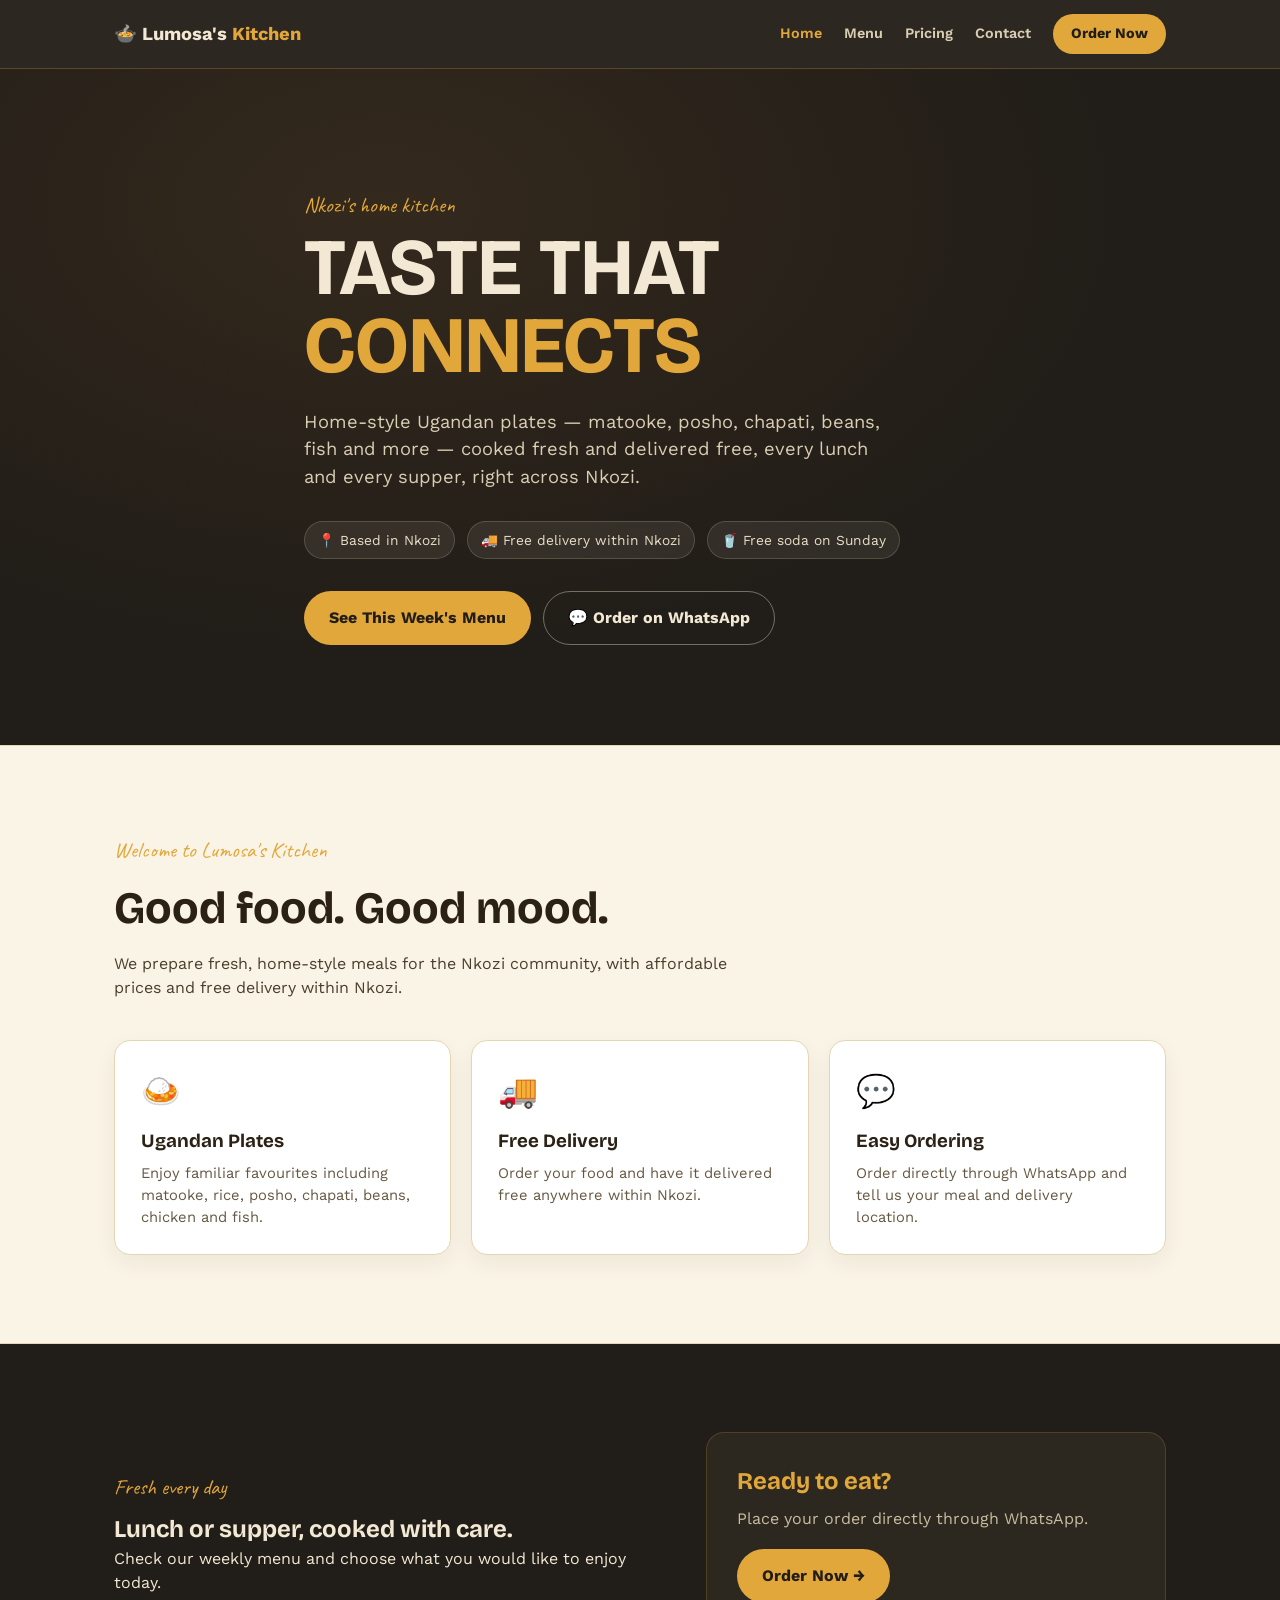
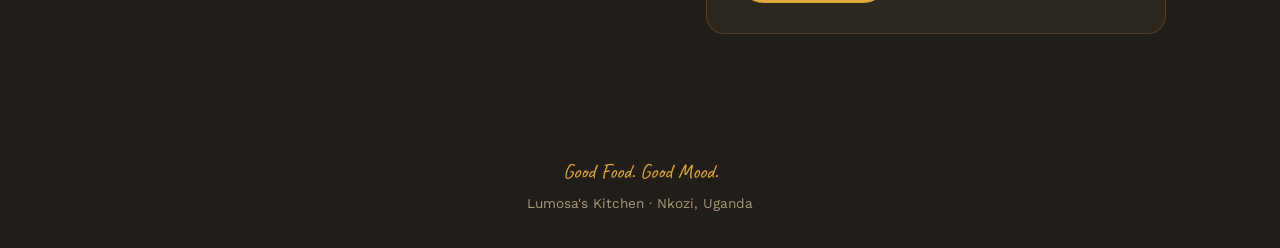
==== index.html @ 9d73c5eb "Add files via upload" ====
<!DOCTYPE html>
<html lang="en">
<head>
<meta charset="UTF-8">
<meta name="viewport" content="width=device-width, initial-scale=1.0">

<title>Lumosa's Kitchen — Nkozi</title>

<link rel="preconnect" href="https://fonts.googleapis.com">
<link href="https://fonts.googleapis.com/css2?family=Bricolage+Grotesque:opsz,wght@12..96,400..800&family=Work+Sans:wght@400;500;600&family=Caveat:wght@600;700&display=swap" rel="stylesheet">

<link rel="stylesheet" href="kit.css">
</head>

<body>

<!-- NAVIGATION -->
<nav>
    <div class="wrap nav-wrap">

        <a href="index.html" class="brand">
            🍲 Lumosa's <span>Kitchen</span>
        </a>

        <div class="navlinks">
            <a href="index.html" class="active">Home</a>
            <a href="menu.html">Menu</a>
            <a href="pricing.html">Pricing</a>
            <a href="contact.html">Contact</a>

            <a
                class="nav-cta"
                href="https://wa.me/256768933705?text=Hello%20Lumosa's%20Kitchen,%20I%20would%20like%20to%20place%20an%20order."
                target="_blank"
                rel="noopener">
                Order Now
            </a>
        </div>

    </div>
</nav>


<!-- HERO -->
<header class="hero">

    <div class="steam s1"></div>
    <div class="steam s2"></div>
    <div class="steam s3"></div>

    <div class="wrap hero-inner">

        <div class="eyebrow">
            Nkozi's home kitchen
        </div>

        <h1>
            Taste that <em>connects</em>
        </h1>

        <p class="lede">
            Home-style Ugandan plates — matooke, posho, chapati,
            beans, fish and more — cooked fresh and delivered free,
            every lunch and every supper, right across Nkozi.
        </p>

        <div class="hero-badges">

            <div class="badge">
                📍 Based in Nkozi
            </div>

            <div class="badge">
                🚚 Free delivery within Nkozi
            </div>

            <div class="badge">
                🥤 Free soda on Sunday
            </div>

        </div>

        <div class="hero-ctas">

            <a href="menu.html" class="btn btn-primary">
                See This Week's Menu
            </a>

            <a
                href="https://wa.me/256768933705?text=Hello%20Lumosa's%20Kitchen,%20I%20would%20like%20to%20place%20an%20order."
                target="_blank"
                rel="noopener"
                class="btn btn-ghost">
                💬 Order on WhatsApp
            </a>

        </div>

    </div>
</header>


<!-- INTRODUCTION -->
<section class="light">

    <div class="wrap">

        <div class="sec-head">

            <div class="kicker">
                Welcome to Lumosa's Kitchen
            </div>

            <h2>
                Good food. Good mood.
            </h2>

            <p>
                We prepare fresh, home-style meals for the Nkozi community,
                with affordable prices and free delivery within Nkozi.
            </p>

        </div>


        <div class="cards">

            <div class="card">

                <div class="card-icon">🍛</div>

                <h3>
                    Ugandan Plates
                </h3>

                <p>
                    Enjoy familiar favourites including matooke,
                    rice, posho, chapati, beans, chicken and fish.
                </p>

            </div>


            <div class="card">

                <div class="card-icon">🚚</div>

                <h3>
                    Free Delivery
                </h3>

                <p>
                    Order your food and have it delivered free
                    anywhere within Nkozi.
                </p>

            </div>


            <div class="card">

                <div class="card-icon">💬</div>

                <h3>
                    Easy Ordering
                </h3>

                <p>
                    Order directly through WhatsApp and tell us
                    your meal and delivery location.
                </p>

            </div>

        </div>

    </div>

</section>


<!-- FEATURE -->
<section class="feature">

    <div class="wrap feature-grid">

        <div>

            <div class="kicker">
                Fresh every day
            </div>

            <h2>
                Lunch or supper,
                cooked with care.
            </h2>

            <p>
                Check our weekly menu and choose what you would
                like to enjoy today.
            </p>

        </div>


        <div class="feature-box">

            <h3>
                Ready to eat?
            </h3>

            <p>
                Place your order directly through WhatsApp.
            </p>

            <a
                class="btn btn-primary"
                target="_blank"
                rel="noopener"
                href="https://wa.me/256757026879?text=Hello%20Lumosa's%20Kitchen,%20I%20would%20like%20to%20place%20an%20order.">
                Order Now →
            </a>

        </div>

    </div>

</section>


<!-- FOOTER -->
<footer>

    <span class="chalk">
        Good Food. Good Mood.
    </span>

    Lumosa's Kitchen · Nkozi, Uganda

</footer>

</body>
</html>
---- kit.css ----
:root{
  --charcoal:#211D18;
  --ember:#2C2820;
  --paper:#F2E8D3;
  --paper-light:#FAF4E6;
  --ink:#2B2115;
  --gold:#E2A73A;
  --leaf:#4C6B45;
  --rust:#B5502E;
  --enamel:#2E6C86;
}

/* =========================
   RESET
========================= */

*{
  box-sizing:border-box;
  margin:0;
  padding:0;
}

html{
  scroll-behavior:smooth;
}

body{
  font-family:'Work Sans',sans-serif;
  background:var(--paper);
  color:var(--ink);
  line-height:1.5;
  overflow-x:hidden;
}

h1,
h2,
h3,
h4{
  font-family:'Bricolage Grotesque',sans-serif;
  font-weight:700;
}

a{
  color:inherit;
  text-decoration:none;
}

img{
  max-width:100%;
  display:block;
}

button{
  font-family:inherit;
}

.wrap{
  max-width:1100px;
  margin:auto;
  padding:0 24px;
}

section{
  padding:88px 0;
}


/* =========================
   NAVIGATION
========================= */

nav{
  position:sticky;
  top:0;
  z-index:50;
  background:rgba(33,29,24,.95);
  backdrop-filter:blur(8px);
  border-bottom:1px solid rgba(226,167,58,.25);
}

.nav-wrap{
  display:flex;
  align-items:center;
  justify-content:space-between;
  padding-top:14px;
  padding-bottom:14px;
}

.brand{
  color:var(--paper);
  font-size:1.15rem;
  font-weight:700;
}

.brand span{
  color:var(--gold);
}

.navlinks{
  display:flex;
  align-items:center;
  gap:22px;
}

.navlinks a{
  color:#D9CDB2;
  font-size:.9rem;
  font-weight:600;
  transition:.2s;
}

.navlinks a:hover,
.navlinks a.active{
  color:var(--gold);
}

.nav-cta{
  background:var(--gold);
  color:var(--charcoal)!important;
  padding:9px 18px;
  border-radius:100px;
  font-weight:700!important;
}


/* =========================
   HERO
========================= */

.hero{
  position:relative;
  background:
    radial-gradient(
      ellipse at 30% 20%,
      #34291d 0%,
      var(--charcoal) 58%
    );
  color:var(--paper);
  padding:120px 0 100px;
  overflow:hidden;
}

.hero-inner{
  max-width:720px;
}

.eyebrow,
.kicker{
  font-family:'Caveat',cursive;
  font-size:1.35rem;
  color:var(--gold);
  margin-bottom:8px;
}

.hero h1{
  font-size:clamp(2.8rem,7vw,5rem);
  line-height:.98;
  text-transform:uppercase;
  margin-bottom:22px;
}

.hero h1 em{
  color:var(--gold);
  font-style:normal;
}

.lede{
  font-size:1.15rem;
  color:#D9CDB2;
  max-width:600px;
  margin-bottom:30px;
}


/* =========================
   HERO BADGES
========================= */

.hero-badges{
  display:flex;
  flex-wrap:wrap;
  gap:12px;
  margin-bottom:32px;
}

.badge{
  background:rgba(242,232,211,.08);
  border:1px solid rgba(242,232,211,.18);
  padding:8px 13px;
  border-radius:100px;
  color:#E9DFC7;
  font-size:.86rem;
}


/* =========================
   BUTTONS
========================= */

.hero-ctas{
  display:flex;
  gap:12px;
  flex-wrap:wrap;
}

.btn{
  display:inline-flex;
  align-items:center;
  justify-content:center;
  gap:8px;
  padding:14px 24px;
  border-radius:100px;
  font-weight:700;
  border:1px solid transparent;
  transition:.2s;
  cursor:pointer;
}

.btn:hover{
  transform:translateY(-2px);
}

.btn-primary{
  background:var(--gold);
  color:var(--charcoal);
}

.btn-ghost{
  border-color:rgba(242,232,211,.4);
  color:var(--paper);
}

.btn-leaf{
  background:var(--leaf);
  color:white;
}

.btn-leaf:hover{
  box-shadow:0 8px 22px rgba(76,107,69,.3);
}


/* =========================
   SECTIONS
========================= */

.light{
  background:var(--paper-light);
  border-top:1px solid #e4d6b3;
  border-bottom:1px solid #e4d6b3;
}

.sec-head{
  margin-bottom:40px;
}

.sec-head h2{
  font-size:clamp(2rem,4vw,2.8rem);
  margin-bottom:10px;
}

.sec-head p{
  color:#4a3e2c;
  max-width:650px;
}


/* =========================
   HOME CARDS
========================= */

.cards{
  display:grid;
  grid-template-columns:repeat(3,1fr);
  gap:20px;
}

.card{
  background:white;
  border:1px solid #e4d6b3;
  border-radius:16px;
  padding:26px;
  box-shadow:0 8px 22px rgba(43,33,21,.06);
}

.card-icon{
  font-size:2rem;
  margin-bottom:12px;
}

.card h3{
  margin-bottom:7px;
}

.card p{
  color:#655842;
  font-size:.92rem;
}


/* =========================
   DARK FEATURE
========================= */

.feature{
  background:var(--charcoal);
  color:var(--paper);
}

.feature-grid{
  display:grid;
  grid-template-columns:1.1fr .9fr;
  gap:30px;
  align-items:center;
}

.feature-box{
  background:var(--ember);
  border:1px solid rgba(226,167,58,.2);
  border-radius:18px;
  padding:30px;
}

.feature-box h3{
  color:var(--gold);
  font-size:1.5rem;
  margin-bottom:8px;
}

.feature-box p{
  color:#c9bda0;
  margin-bottom:18px;
}


/* =========================
   PAGE HERO
========================= */

.page-hero{
  background:var(--charcoal);
  color:var(--paper);
  padding:70px 0;
}

.page-hero h1{
  font-size:clamp(2.4rem,6vw,4rem);
}

.page-hero p{
  color:#c9bda0;
  max-width:620px;
  margin-top:10px;
}


/* =========================
   MENU
========================= */

.toggle{
  display:inline-flex;
  background:var(--charcoal);
  padding:5px;
  border-radius:100px;
  margin-bottom:25px;
}

.toggle button{
  border:0;
  background:transparent;
  color:#c9bda0;
  padding:10px 20px;
  border-radius:100px;
  font-weight:700;
  cursor:pointer;
  transition:.2s;
}

.toggle button.active{
  background:var(--gold);
  color:var(--charcoal);
}

.toggle button:hover{
  color:white;
}

.toggle button.active:hover{
  color:var(--charcoal);
}


/* =========================
   DAY BUTTONS
========================= */

.day-tabs{
  display:flex;
  gap:8px;
  overflow-x:auto;
  padding-bottom:8px;
  margin-bottom:28px;
}

.day-tabs button{
  flex:0 0 auto;
  width:46px;
  height:46px;
  border-radius:50%;
  border:1.5px solid #d9c79c;
  background:var(--paper);
  color:var(--ink);
  font-weight:700;
  cursor:pointer;
  transition:.2s;
}

.day-tabs button:hover{
  border-color:var(--rust);
}

.day-tabs button.active{
  background:var(--rust);
  border-color:var(--rust);
  color:white;
}


/* =========================
   MENU LAYOUT
========================= */

.plate-grid{
  display:grid;
  grid-template-columns:250px 1fr;
  gap:55px;
  align-items:center;
}

.plate-visual{
  display:flex;
  flex-direction:column;
  align-items:center;
}


/* =========================
   SMALL FOOD IMAGE
   ONLY ONE IMAGE RULE
========================= */

.meal-photo-card{
  width:150px;
  background:#ffffff;
  padding:5px;
  border-radius:14px;
  margin:0 auto;
  box-shadow:0 8px 18px rgba(43,33,21,.16);
}

.meal-photo-card img{
  width:140px;
  height:100px;
  display:block;
  object-fit:cover;
  border-radius:10px;
}

.meal-photo-label{
  text-align:center;
  padding:6px 2px 3px;
  font-family:'Bricolage Grotesque',sans-serif;
  font-size:.78rem;
  font-weight:700;
  color:var(--ink);
}


/* =========================
   IMAGE CAPTION
========================= */

.plate-caption{
  width:150px;
  margin:9px auto 0;
  text-align:center;
  color:#6b5c40;
  font-size:.72rem;
}


/* =========================
   MENU DETAILS
========================= */

.meal-label{
  color:var(--enamel);
  font-weight:700;
  font-size:.82rem;
  text-transform:uppercase;
  letter-spacing:.04em;
  margin-bottom:8px;
}

.plate-details h2{
  font-size:2rem;
}

.food-list{
  list-style:none;
  display:flex;
  flex-direction:column;
  gap:10px;
  margin:18px 0;
}

.food-list li{
  display:flex;
  align-items:center;
  gap:11px;
}

.dot{
  width:11px;
  height:11px;
  border-radius:50%;
  flex:none;
}

.note-box{
  background:white;
  border-left:3px solid var(--leaf);
  padding:12px 16px;
  border-radius:6px;
  color:#4a3e2c;
  font-size:.88rem;
}

.free-tag{
  display:inline-block;
  background:var(--leaf);
  color:white;
  font-size:.72rem;
  font-weight:800;
  padding:3px 9px;
  border-radius:100px;
  margin-left:8px;
}


/* =========================
   TABLE
========================= */

.table-wrap{
  overflow-x:auto;
  margin-top:55px;
}

table{
  width:100%;
  border-collapse:collapse;
  min-width:650px;
}

th,
td{
  text-align:left;
  padding:14px 12px;
  border-bottom:1px solid #e4d6b3;
  vertical-align:top;
}

th{
  color:var(--rust);
  font-size:.78rem;
  text-transform:uppercase;
}


/* =========================
   PRICING
========================= */

.pricing{
  background:var(--charcoal);
  color:var(--paper);
}

.pricing .sec-head p{
  color:#c9bda0;
}

.price-grid{
  display:grid;
  grid-template-columns:repeat(2,1fr);
  gap:22px;
  margin-bottom:22px;
}

.price-card{
  background:var(--ember);
  border:1px solid rgba(226,167,58,.2);
  border-radius:16px;
  padding:28px;
}

.price-card h3{
  color:#e9dfc7;
}

.amount{
  font-family:'Bricolage Grotesque',sans-serif;
  font-size:2.15rem;
  font-weight:800;
  color:var(--gold);
  margin:6px 0;
}

.amount small{
  font-size:.9rem;
  color:#c9bda0;
}

.price-card p{
  color:#a89a7b;
  font-size:.88rem;
}

.pricing-subscription{
  margin-top:60px;
}

.offer-strip{
  display:grid;
  grid-template-columns:repeat(2,1fr);
  gap:20px;
}

.offer{
  background:linear-gradient(
    135deg,
    var(--rust),
    #8f3c20
  );
  border-radius:16px;
  padding:28px;
  color:white;
}

.offer h3{
  font-size:.9rem;
  text-transform:uppercase;
  color:#f4dcc9;
}

.offer p{
  color:#f4dcc9;
  font-size:.88rem;
}


/* =========================
   CONTACT
========================= */

.contact-grid{
  display:grid;
  grid-template-columns:1.1fr .9fr;
  gap:45px;
}

.contact-list{
  list-style:none;
  display:flex;
  flex-direction:column;
  gap:15px;
  margin-top:24px;
}

.contact-list li{
  display:flex;
  align-items:center;
  gap:13px;
}

.icon-circle{
  width:38px;
  height:38px;
  border-radius:50%;
  background:var(--charcoal);
  color:var(--gold);
  display:flex;
  align-items:center;
  justify-content:center;
  flex:none;
}

.whatsapp-card{
  background:var(--leaf);
  color:white;
  border-radius:18px;
  padding:32px;
}

.whatsapp-card h3{
  font-size:1.5rem;
  margin-bottom:8px;
}

.whatsapp-card p{
  color:#dfeadb;
  margin-bottom:22px;
}

.whatsapp-button{
  background:white;
  color:var(--leaf);
  width:100%;
}


/* =========================
   FOOTER
========================= */

footer{
  background:var(--charcoal);
  color:#a89a7b;
  text-align:center;
  padding:34px 0;
  font-size:.85rem;
}

footer .chalk{
  color:var(--gold);
  font-family:'Caveat',cursive;
  font-size:1.3rem;
  display:block;
  margin-bottom:6px;
}


/* =========================
   MOBILE / TABLET
========================= */

@media(max-width:800px){

  .cards,
  .feature-grid,
  .contact-grid,
  .price-grid,
  .offer-strip{
    grid-template-columns:1fr;
  }

  .plate-grid{
    grid-template-columns:1fr;
    gap:35px;
  }

  .plate-details{
    width:100%;
  }

}


/* =========================
   MOBILE NAVIGATION
========================= */

@media(max-width:720px){

  .navlinks{
    gap:7px;
  }

  /* =========================
   NAVIGATION
========================= */

nav {
    position: sticky;
    top: 0;
    z-index: 1000;
    background: rgba(33, 29, 24, 0.96);
    backdrop-filter: blur(8px);
    border-bottom: 1px solid rgba(226, 167, 58, 0.25);
}

.nav-wrap {
    display: flex;
    align-items: center;
    justify-content: space-between;
    gap: 20px;
    padding-top: 14px;
    padding-bottom: 14px;
}

.brand {
    color: var(--cream-text);
    font-size: 1.15rem;
    font-weight: 700;
    display: flex;
    align-items: center;
    gap: 7px;
    white-space: nowrap;
}

.brand span {
    color: var(--gold);
}

.navlinks {
    display: flex;
    align-items: center;
    gap: 22px;
}

.navlinks a {
    color: #D9CDB2;
    font-size: 0.9rem;
    font-weight: 500;
    transition: color 0.2s ease;
    white-space: nowrap;
}

.navlinks a:hover,
.navlinks a.active {
    color: var(--gold);
}

.nav-cta {
    background: var(--gold);
    color: var(--charcoal) !important;
    padding: 9px 17px;
    border-radius: 100px;
    font-weight: 700 !important;
}


/* =========================
   PHONE NAVIGATION
========================= */

@media (max-width: 760px) {

    .nav-wrap {
        flex-direction: column;
        gap: 12px;
        padding-top: 12px;
        padding-bottom: 12px;
    }

    .brand {
        font-size: 1.05rem;
    }

    .navlinks {
        width: 100%;
        justify-content: center;
        gap: 8px;
        flex-wrap: wrap;
    }

    .navlinks a {
        font-size: 0.78rem;
        padding: 6px 8px;
    }

    .nav-cta {
        padding: 7px 13px !important;
    }
}


/* =========================
   SMALL PHONES
========================= */

@media (max-width: 420px) {

    .nav-wrap {
        gap: 8px;
    }

    .brand {
        font-size: 1rem;
    }

    .navlinks {
        gap: 4px;
    }

    .navlinks a {
        font-size: 0.72rem;
        padding: 5px 6px;
    }

    .nav-cta {
        padding: 6px 10px !important;
    }
}

  .nav-cta{
    padding:8px 13px;
    font-size:.8rem;
  }

}


/* =========================
   SMALL PHONES
========================= */

@media(max-width:520px){

  section{
    padding:58px 0;
  }

  .hero{
    padding:85px 0;
  }

  .wrap{
    padding:0 18px;
  }

  .page-hero{
    padding:55px 0;
  }

  .toggle button{
    padding:9px 15px;
    font-size:.85rem;
  }

  .day-tabs{
    margin-bottom:24px;
  }

  .day-tabs button{
    width:42px;
    height:42px;
    font-size:.75rem;
  }

  /* =========================
   MEAL PHOTO
========================= */

.meal-photo-card {
    width: 320px;
    max-width: 100%;
    background: #fff;
    border-radius: 18px;
    padding: 10px;
    box-shadow: 0 12px 30px rgba(43, 33, 21, 0.16);
    overflow: hidden;
    margin: 0 auto;
}

.meal-photo-card img {
    width: 100%;
    height: 230px;
    object-fit: cover;
    display: block;
    border-radius: 12px;
}

.meal-photo-label {
    text-align: center;
    padding: 10px 6px 5px;
    font-family: 'Bricolage Grotesque', sans-serif;
    font-weight: 700;
    color: var(--ink);
    font-size: 0.95rem;
}

/* Mobile */
@media (max-width: 600px) {

    .meal-photo-card {
        width: 290px;
    }

    .meal-photo-card img {
        height: 210px;
    }

}
}


/* =========================
   ACCESSIBILITY
========================= */

a:focus-visible,
button:focus-visible{
  outline:2px solid var(--gold);
  outline-offset:3px;
}


/* =========================
   REDUCED MOTION
========================= */

@media(prefers-reduced-motion:reduce){

  *,
  *::before,
  *::after{
    scroll-behavior:auto!important;
    transition:none!important;
    animation:none!important;
  }

}
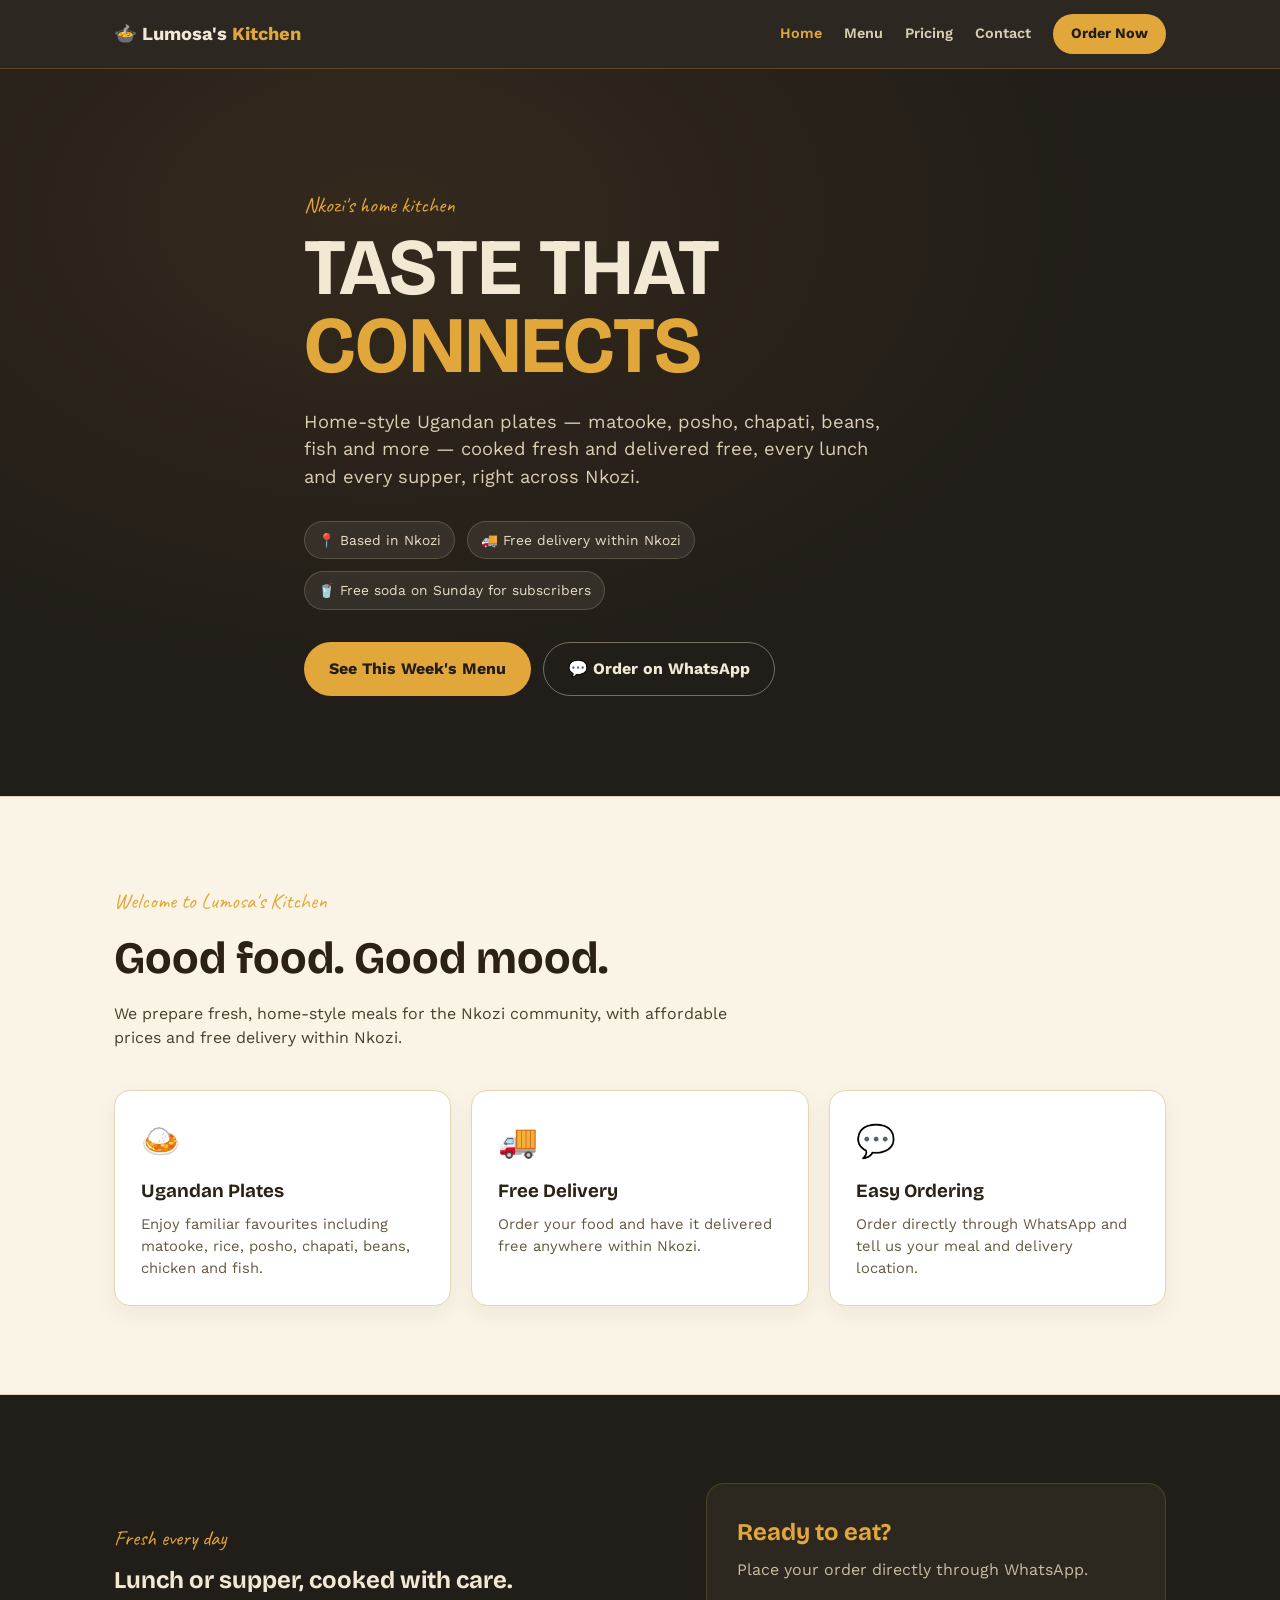
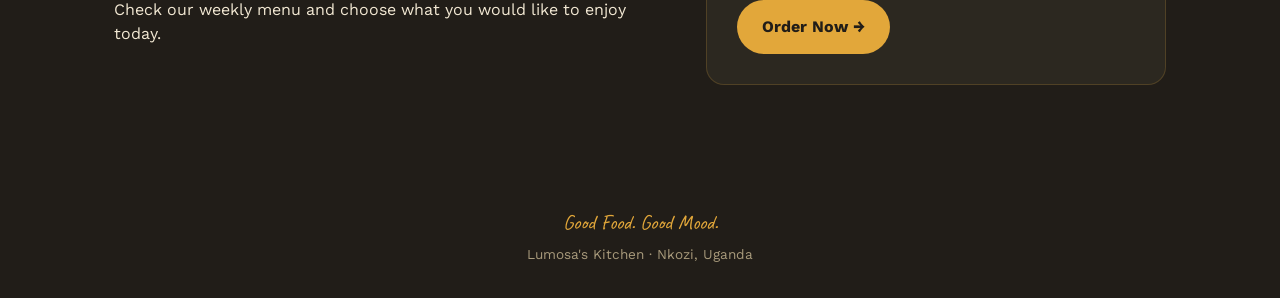
==== commit 72d02f4b: "Update index.html" ====
--- a/index.html
+++ b/index.html
@@ -30,7 +30,7 @@
 
             <a
                 class="nav-cta"
-                href="https://wa.me/256768933705?text=Hello%20Lumosa's%20Kitchen,%20I%20would%20like%20to%20place%20an%20order."
+                href="https://wa.me/256757026879?text=Hello%20Lumosa's%20Kitchen,%20I%20would%20like%20to%20place%20an%20order."
                 target="_blank"
                 rel="noopener">
                 Order Now
@@ -75,7 +75,7 @@
             </div>
 
             <div class="badge">
-                🥤 Free soda on Sunday
+                🥤 Free soda on Sunday for subscribers
             </div>
 
         </div>
@@ -87,7 +87,7 @@
             </a>
 
             <a
-                href="https://wa.me/256768933705?text=Hello%20Lumosa's%20Kitchen,%20I%20would%20like%20to%20place%20an%20order."
+                href="https://wa.me/256757026879text=Hello%20Lumosa's%20Kitchen,%20I%20would%20like%20to%20place%20an%20order."
                 target="_blank"
                 rel="noopener"
                 class="btn btn-ghost">
@@ -240,4 +240,4 @@
 </footer>
 
 </body>
-</html>+</html>
